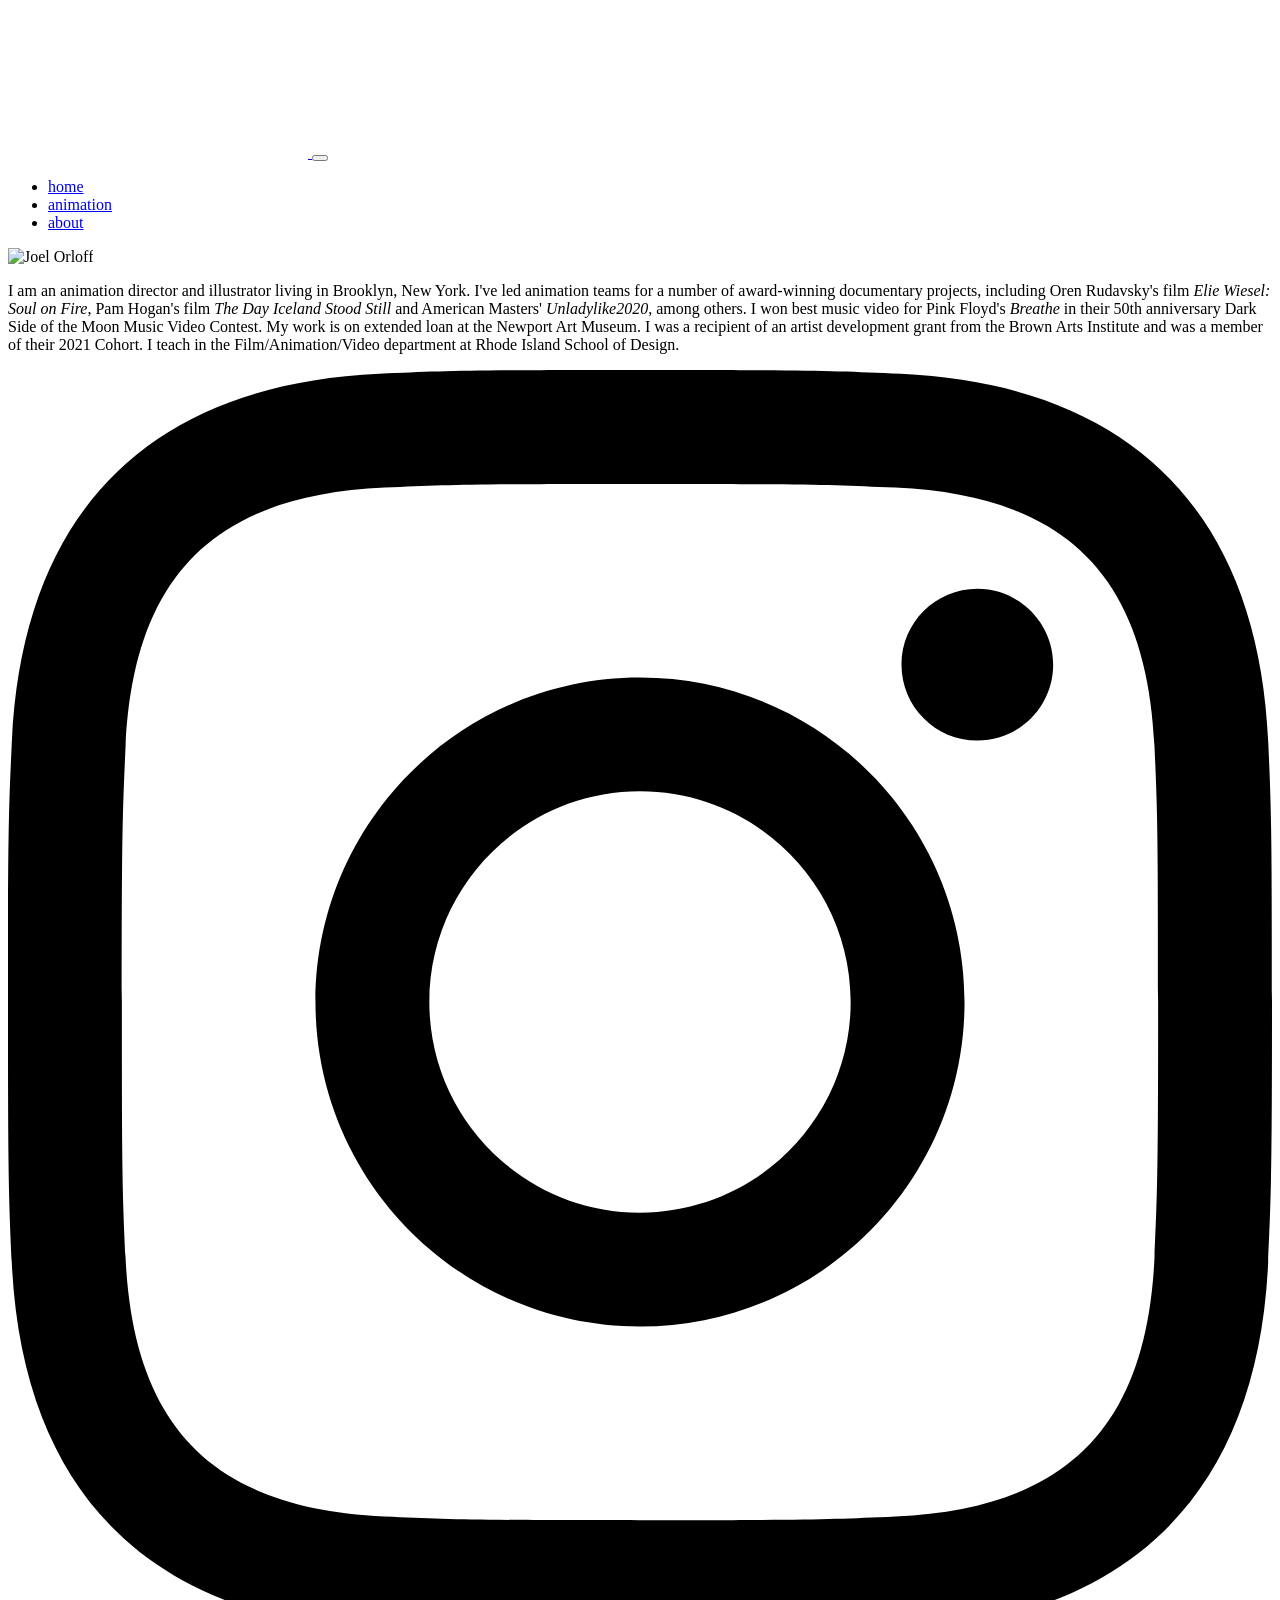
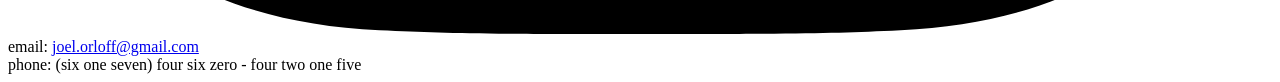
==== about.html @ e9a8162b "Add files via upload" ====
<!DOCTYPE html>
<html lang="en">
<head>
  <meta charset="UTF-8" />
  <meta name="viewport" content="width=device-width, initial-scale=1.0" />
  <title>About — Joel Orloff</title>
  <link rel="stylesheet" href="css/style.css" />
</head>
<body>
  <nav>
    <a class="nav-logo" href="index.html">
      <video autoplay loop muted playsinline><source src="videos/LOgo2024.mp4" type="video/mp4"></video>
    </a>
    <button class="nav-toggle" aria-label="Toggle menu" onclick="toggleNav()">
      <span></span><span></span><span></span>
    </button>
    <ul class="nav-links" id="nav-links">
      <li><a href="index.html">home</a></li>
      <li><a href="animation.html">animation</a></li>
      
      <li><a href="about.html" class="active">about</a></li>
    </ul>
  </nav>
  <main>
    <div class="about-layout">
      <div class="about-photo">
        <img src="images/headshot2021.webp" alt="Joel Orloff" />
      </div>
      <div class="about-text">
        <p>I am an animation director and illustrator living in Brooklyn, New York. I've led animation teams for a number of award-winning documentary projects, including Oren Rudavsky's film <em>Elie Wiesel: Soul on Fire</em>, Pam Hogan's film <em>The Day Iceland Stood Still</em> and American Masters' <em>Unladylike2020</em>, among others. I won best music video for Pink Floyd's <em>Breathe</em> in their 50th anniversary Dark Side of the Moon Music Video Contest. My work is on extended loan at the Newport Art Museum. I was a recipient of an artist development grant from the Brown Arts Institute and was a member of their 2021 Cohort. I teach in the Film/Animation/Video department at Rhode Island School of Design.</p>
      </div>
    </div>
  </main>
  <footer>
    <div class="footer-left">
      <a href="https://www.instagram.com/melting.dog/" target="_blank" rel="noopener" aria-label="Instagram">
        <svg viewBox="0 0 24 24" xmlns="http://www.w3.org/2000/svg"><path d="M12 2.163c3.204 0 3.584.012 4.85.07 3.252.148 4.771 1.691 4.919 4.919.058 1.265.069 1.645.069 4.849 0 3.205-.012 3.584-.069 4.849-.149 3.225-1.664 4.771-4.919 4.919-1.266.058-1.644.07-4.85.07-3.204 0-3.584-.012-4.849-.07-3.26-.149-4.771-1.699-4.919-4.92-.058-1.265-.07-1.644-.07-4.849 0-3.204.013-3.583.07-4.849.149-3.227 1.664-4.771 4.919-4.919 1.266-.057 1.645-.069 4.849-.069zm0-2.163c-3.259 0-3.667.014-4.947.072-4.358.2-6.78 2.618-6.98 6.98-.059 1.281-.073 1.689-.073 4.948 0 3.259.014 3.668.072 4.948.2 4.358 2.618 6.78 6.98 6.98 1.281.058 1.689.072 4.948.072 3.259 0 3.668-.014 4.948-.072 4.354-.2 6.782-2.618 6.979-6.98.059-1.28.073-1.689.073-4.948 0-3.259-.014-3.667-.072-4.947-.196-4.354-2.617-6.78-6.979-6.98-1.281-.059-1.69-.073-4.949-.073zm0 5.838c-3.403 0-6.162 2.759-6.162 6.162s2.759 6.163 6.162 6.163 6.162-2.759 6.162-6.163c0-3.403-2.759-6.162-6.162-6.162zm0 10.162c-2.209 0-4-1.79-4-4 0-2.209 1.791-4 4-4s4 1.791 4 4c0 2.21-1.791 4-4 4zm6.406-11.845c-.796 0-1.441.645-1.441 1.44s.645 1.44 1.441 1.44c.795 0 1.439-.645 1.439-1.44s-.644-1.44-1.439-1.44z"/></svg>
      </a>
    </div>
    <div class="footer-right">
      <div>email: <a href="mailto:joel.orloff@gmail.com">joel.orloff@gmail.com</a></div>
      <div>phone: (six one seven) four six zero - four two one five</div>
    </div>
  </footer>
  <script>function toggleNav(){document.getElementById('nav-links').classList.toggle('open');}</script>
</body>
</html>
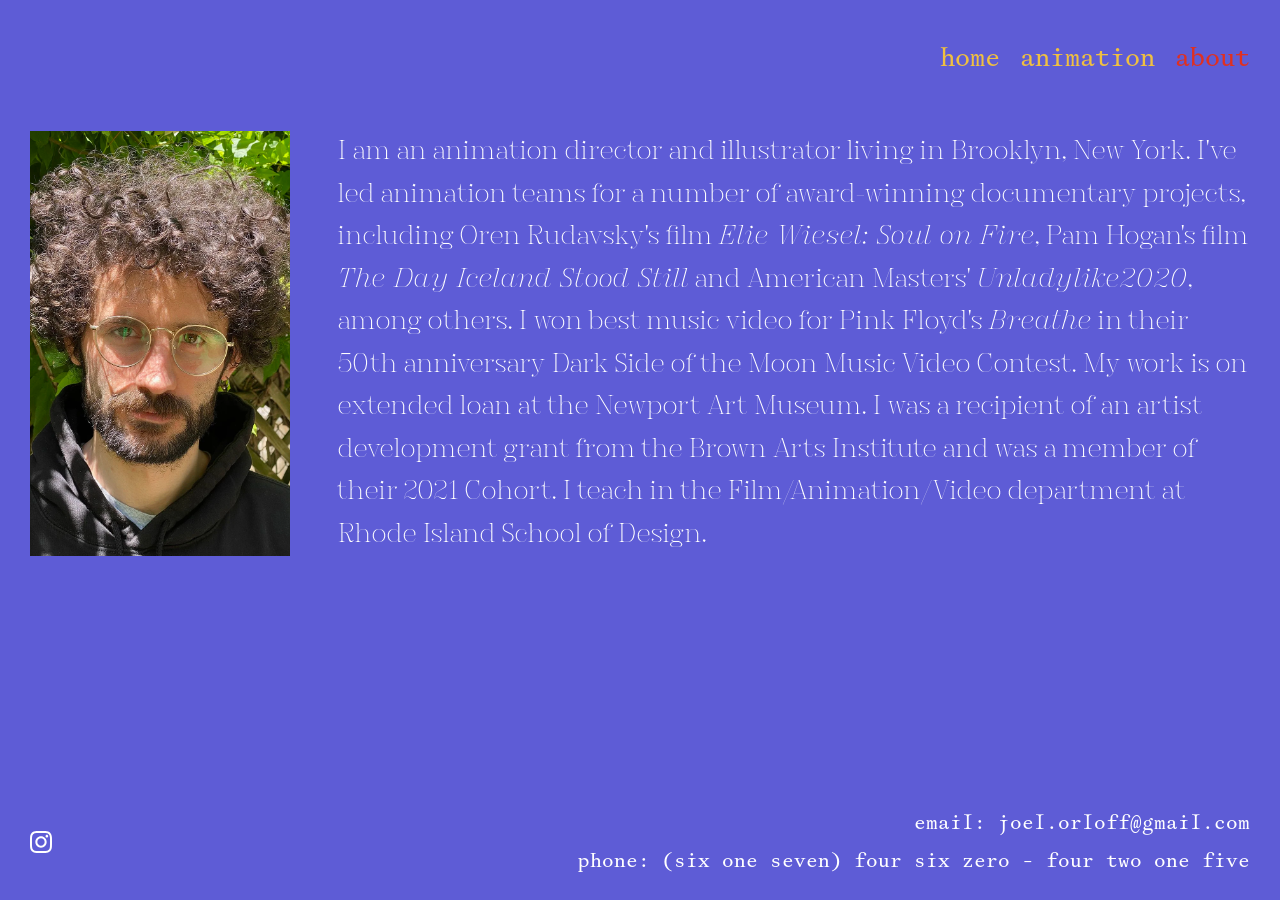
==== commit bc9d29dc: "Update about.html logo mobile gif" ====
--- a/about.html
+++ b/about.html
@@ -8,9 +8,12 @@
 </head>
 <body>
   <nav>
-    <a class="nav-logo" href="index.html">
-      <video autoplay loop muted playsinline><source src="videos/LOgo2024.mp4" type="video/mp4"></video>
-    </a>
+   <a class="nav-logo" href="index.html">
+  <video autoplay loop muted playsinline class="desktop-only">
+    <source src="videos/LOgo2024.mp4" type="video/mp4">
+  </video>
+  <img src="gifs/LOgo2024.gif" alt="Joel Orloff" class="mobile-only">
+</a>
     <button class="nav-toggle" aria-label="Toggle menu" onclick="toggleNav()">
       <span></span><span></span><span></span>
     </button>
--- a/css/style.css
+++ b/css/style.css
@@ -0,0 +1,400 @@
+/* ── Fonts ────────────────────────────────────── */
+@font-face {
+  font-family: 'GaisyrMono';
+  src: url('../fonts/ABCGaisyrMono-Black.otf') format('opentype');
+  font-weight: 900;
+  font-style: normal;
+  font-display: swap;
+}
+
+@font-face {
+  font-family: 'GaisyrMono';
+  src: url('../fonts/ABCGaisyrMono-Book.otf') format('opentype');
+  font-weight: 400;
+  font-style: normal;
+  font-display: swap;
+}
+
+@font-face {
+  font-family: 'MADSerif';
+  src: url('../fonts/MAD_Serif_Fill_Regular.otf') format('opentype');
+  font-weight: 400;
+  font-style: normal;
+  font-display: swap;
+}
+
+@font-face {
+  font-family: 'MADSerif';
+  src: url('../fonts/MAD_Serif_Fill_Regular_Italic.otf') format('opentype');
+  font-weight: 400;
+  font-style: italic;
+  font-display: swap;
+}
+
+/* ── Reset & Base ─────────────────────────────── */
+*, *::before, *::after { box-sizing: border-box; margin: 0; padding: 0; }
+
+:root {
+  --bg: hsl(241, 60%, 60%);
+  --text: #ffffff;
+  --nav-link: #f0c040;
+  --nav-active: #e03020;
+  --nav-hover: #40c040;
+  --heading: #f0c040;
+  --body-link: #f0c040;
+  --body-link-hover: #40c040;
+  --muted: rgba(255,255,255,0.75);
+  --site-width: 1300px;
+  --site-padding: 30px;
+  --page-padding-v: 15px;
+  --header-padding: 20px;
+  --logo-height: 76px;
+  --nav-size: 26px;
+  --nav-spacing: 20px;
+  --heading-size: 26px;
+  --body-size: 25px;
+  --font-display: 'GaisyrMono', monospace;
+  --font-body: 'MADSerif', Georgia, serif;
+}
+
+html { font-size: 16px; }
+
+body {
+  background: var(--bg);
+  color: var(--text);
+  font-family: var(--font-body);
+  font-size: var(--body-size);
+  line-height: 1.6;
+  min-height: 100vh;
+  display: flex;
+  flex-direction: column;
+}
+
+a { color: var(--body-link); text-decoration: none; }
+a:hover { color: var(--body-link-hover); }
+
+img { display: block; max-width: 100%; height: auto; }
+video { display: block; max-width: 100%; }
+
+/* ── Nav ──────────────────────────────────────── */
+nav {
+  width: 100%;
+  max-width: var(--site-width);
+  margin: 0 auto;
+  padding: var(--header-padding) var(--site-padding);
+  display: flex;
+  align-items: center;
+  justify-content: space-between;
+}
+
+.nav-logo video {
+  height: var(--logo-height);
+  width: auto;
+  display: block;
+}
+
+.nav-links {
+  display: flex;
+  gap: var(--nav-spacing);
+  list-style: none;
+}
+
+.nav-links a {
+  font-family: var(--font-display);
+  font-size: var(--nav-size);
+  color: var(--nav-link);
+  transition: color 0.15s;
+  text-decoration: none;
+}
+
+.nav-links a:hover { color: var(--nav-hover); }
+.nav-links a.active { color: var(--nav-active); }
+
+/* Hamburger (mobile) */
+.nav-toggle {
+  display: none;
+  flex-direction: column;
+  gap: 5px;
+  cursor: pointer;
+  background: none;
+  border: none;
+  padding: 4px;
+}
+.nav-toggle span {
+  display: block;
+  width: 28px;
+  height: 2px;
+  background: var(--nav-link);
+}
+
+/* ── Main content ─────────────────────────────── */
+main {
+  flex: 1;
+  width: 100%;
+  max-width: var(--site-width);
+  margin: 0 auto;
+  padding: var(--page-padding-v) var(--site-padding);
+}
+
+/* ── Home page ────────────────────────────────── */
+.home-strip {
+  display: grid;
+  grid-template-columns: repeat(6, 1fr);
+  gap: 0;
+  line-height: 0;
+}
+
+.home-strip a {
+  display: block;
+  aspect-ratio: 16 / 9;
+  overflow: hidden;
+}
+
+.home-strip video {
+  width: 100%;
+  height: 100%;
+  object-fit: cover;
+  display: block;
+}
+
+.home-vimeo {
+  width: 100%;
+  aspect-ratio: 16 / 9;
+  margin: 1rem 0;
+  line-height: 0;
+}
+
+.home-vimeo iframe {
+  position: absolute;
+  top: 0;
+  left: 0;
+  width: 100%;
+  height: 100%;
+  border: 0;
+  display: block;
+}
+
+/* ── Animation page ───────────────────────────── */
+.project {
+  margin-bottom: 3rem;
+  padding-top: var(--page-padding-v);
+}
+
+.project-text {
+  max-width: 100%;
+  margin-bottom: 1rem;
+}
+
+.project h2 {
+  font-family: var(--font-display);
+  font-size: var(--heading-size);
+  font-weight: 900;
+  color: var(--heading);
+  margin-bottom: 0.4rem;
+}
+
+.project .role {
+  font-family: var(--font-display);
+  font-weight: 400;
+  font-style: normal;
+  font-size: calc(var(--body-size) * 0.85);
+  color: var(--text);
+  margin-bottom: 0.6rem;
+}
+
+.project .description {
+  font-family: var(--font-body);
+  font-style: normal;
+  font-size: var(--body-size);
+  color: var(--text);
+  margin-bottom: 0;
+  line-height: 1.6;
+}
+
+.project .description a { color: var(--body-link); }
+.project .description a:hover { color: var(--body-link-hover); }
+
+/* Horizontal clip strip — 16:9, no gaps */
+.clip-strip {
+  display: grid;
+  grid-template-columns: repeat(4, 1fr);
+  gap: 0;
+  line-height: 0;
+  margin-bottom: 0;
+}
+
+.clip-strip video {
+  width: 100%;
+  aspect-ratio: 16 / 9;
+  object-fit: cover;
+  display: block;
+}
+
+/* Video embed */
+.video-embed {
+  position: relative;
+  aspect-ratio: 16 / 9;
+  width: 100%;
+  overflow: hidden;
+  margin-top: 1rem;
+}
+
+.video-embed iframe {
+  position: absolute;
+  top: 0; left: 0;
+  width: 100%; height: 100%;
+  border: 0;
+}
+
+/* Awards — inset with left border */
+.awards {
+  font-family: var(--font-display);
+  font-weight: 400;
+  font-size: 0.8em;
+  color: var(--text);
+  line-height: 1.9;
+  margin-top: 0.8rem;
+  border-left: 3px solid rgba(255,255,255,0.4);
+  padding-left: 1rem;
+}
+
+/* Section anchors */
+.section-anchor {
+  display: block;
+  height: 0;
+  visibility: hidden;
+}
+
+/* ── About page ───────────────────────────────── */
+.about-layout {
+  display: grid;
+  grid-template-columns: 260px 1fr;
+  gap: 3rem;
+  align-items: start;
+}
+
+.about-photo img { width: 100%; display: block; }
+
+.about-text p {
+  font-family: var(--font-body);
+  font-style: normal;
+  font-size: var(--body-size);
+  line-height: 1.7;
+  color: var(--text);
+}
+
+.about-text p em { font-style: italic; }
+
+/* ── Footer ───────────────────────────────────── */
+footer {
+  width: 100%;
+  max-width: var(--site-width);
+  margin: 0 auto;
+  padding: var(--header-padding) var(--site-padding);
+  display: flex;
+  justify-content: space-between;
+  align-items: center;
+  flex-wrap: wrap;
+  gap: 0.5rem;
+  font-family: var(--font-display);
+  font-weight: 400;
+  font-size: 0.8em;
+}
+
+.footer-left a {
+  color: #ffffff;
+  display: flex;
+  align-items: center;
+  text-decoration: none;
+}
+.footer-left svg {
+  width: 22px; height: 22px;
+  fill: #ffffff;
+  transition: fill 0.2s;
+}
+.footer-left a:hover svg { fill: var(--muted); }
+
+.footer-right { text-align: right; line-height: 1.9; color: #ffffff; }
+.footer-right a { color: #ffffff; text-decoration: none; }
+.footer-right a:hover { color: var(--muted); }
+
+/* ── Responsive ───────────────────────────────── */
+@media (max-width: 900px) {
+  :root {
+    --nav-size: 18px;
+    --heading-size: 20px;
+    --body-size: 17px;
+    --logo-height: 52px;
+    --site-padding: 16px;
+    --header-padding: 14px;
+  }
+  .home-strip { grid-template-columns: repeat(3, 1fr); }
+  .clip-strip { grid-template-columns: repeat(2, 1fr); }
+}
+
+@media (max-width: 768px) {
+  .nav-toggle { display: flex; }
+  .nav-links {
+    display: none;
+    position: fixed;
+    top: 0;
+    padding-top: calc(var(--logo-height) + var(--header-padding) * 2);
+    left: 0; right: 0; bottom: 0;
+    background: var(--bg);
+    flex-direction: column;
+    gap: 0;
+    z-index: 99;
+    overflow-y: auto;
+  }
+  .nav-links.open { display: flex; }
+  .nav-links li a { display: block; padding: 0.9rem 1.5rem; }
+  .about-layout { grid-template-columns: 1fr; }
+  .footer-right { text-align: left; }
+}
+
+@media (max-width: 480px) {
+  .home-strip { grid-template-columns: repeat(2, 1fr); }
+  .clip-strip { grid-template-columns: 1fr; }
+}
+
+@media (prefers-reduced-motion: reduce) {
+  video { animation: none; }
+}
+/* Desktop — full height photo matching text block */
+.about-layout {
+  align-items: stretch;
+}
+.about-photo {
+  display: flex;
+}
+.about-photo img {
+  width: 100%;
+  height: 100%;
+  object-fit: cover;
+  object-position: center top;
+}
+
+/* Mobile — circular crop, centered */
+@media (max-width: 768px) {
+  .about-photo img {
+    width: 220px;
+    height: 220px;
+    border-radius: 50%;
+    object-fit: cover;
+    object-position: center center;
+    margin: 0 auto;
+  }
+}
+/* Desktop/mobile media switching */
+.mobile-only { display: none; }
+.desktop-only { display: block; }
+
+@media (max-width: 768px) {
+  .desktop-only { display: none !important; }
+  .mobile-only {
+    display: block !important;
+    width: 100%;
+    height: 100%;
+    object-fit: cover;
+  }
+}
